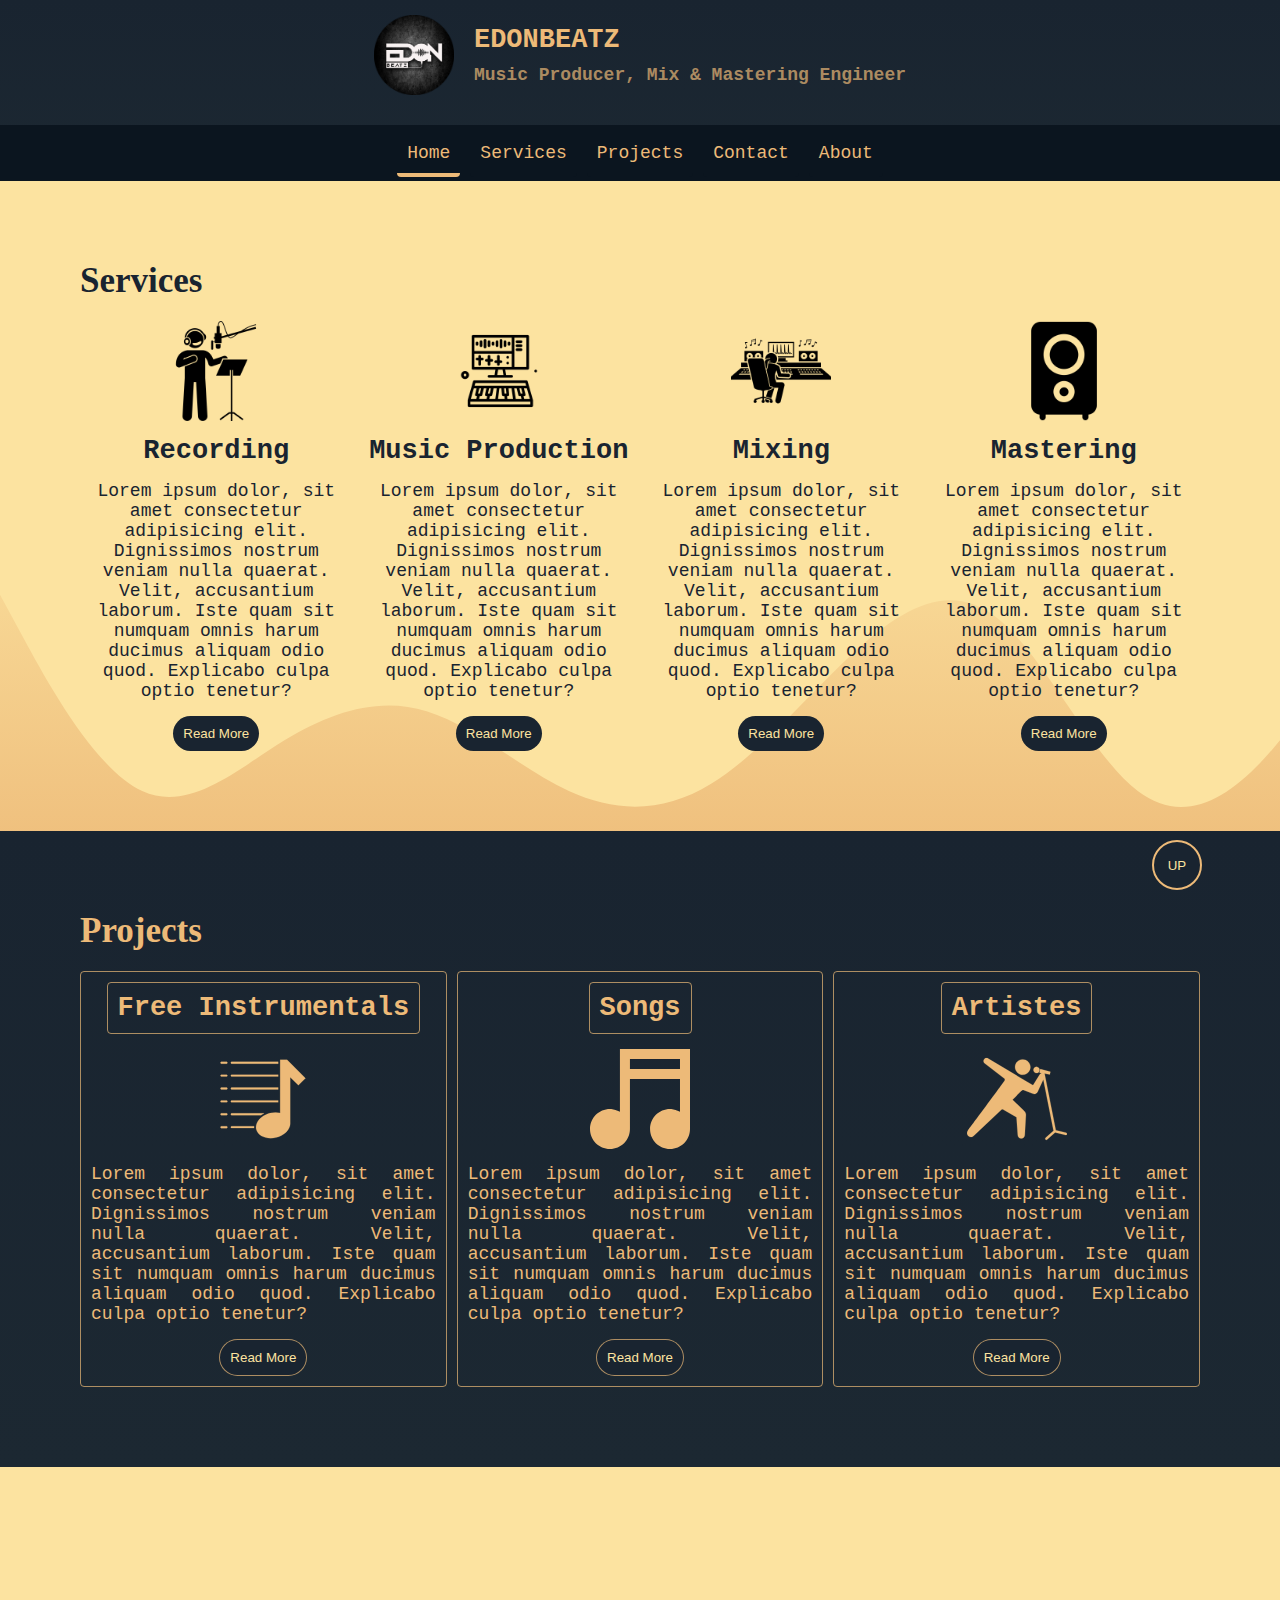
==== index.html @ f5df97a4 "Add files" ====
<!DOCTYPE html>
<html lang="en">
<head>
    <meta charset="UTF-8">
    <meta name="viewport" content="width=device-width, initial-scale=1.0">
    <title>Edonbeatz</title>
    <link rel="icon" type="image/x-icon" href="images/logo-edonbeatz.png">
    <link rel="stylesheet" href="style.css">
</head>
<body>
    <div id="wrapper" class="wrapper" >
        <nav class="containerC nav bg-dark" id="nav">
            <div class="containerR logoSect">
                <img src="images/logo-edonbeatz.png" width="80px" alt="Edonbeatz Logo">
                <div class="containerC">
                    <h2>EDONBEATZ</h2>
                    <h4>Music Producer, Mix & Mastering Engineer</h4>
                </div>
            </div>
            <ul class="navbar containerR">
                <li class="navItem"><a href="#" class="navLink linkActive">Home</a></li>
                <li class="navItem"><a href="services.html" class="navLink">Services</a></li>
                <li class="navItem"><a href="projects.html" class="navLink">Projects</a></li>
                <li class="navItem"><a href="contact.html" class="navLink">Contact</a></li>
                <li class="navItem"><a href="about.html" class="navLink">About</a></li>
            </ul>
            <button class="toggle-button" onclick="toggleMenu(this)">
                <div class="bar"></div>
                <div class="bar"></div>
                <div class="bar"></div>
            </button>
        </nav>
        <div class="containeC sect bg-light" id="services">
            <h3 class="sectTitle">Services</h3>
            <div class="containerR gridCont">
                <div class="gridItem containerC">
                    <img src="images/voice.png" height="100" width="100" alt="" class="gridImg">
                    <h2 class="gridItemTitle">Recording</h2>
                    <p class="gridItemDesc">Lorem ipsum dolor, sit amet consectetur adipisicing elit. Dignissimos nostrum veniam nulla quaerat. Velit, accusantium laborum. Iste quam sit numquam omnis harum ducimus aliquam odio quod. Explicabo culpa optio tenetur?</p>
                    <button class="btnProdReadMore btnReadMore" onclick="document.location.href='services.html#services-recording'">Read More</button>
                </div>
                <div class="gridItem containerC">
                    <img src="images/production.png" height="100" width="100" alt="" class="gridImg">
                    <h2 class="gridItemTitle">Music Production</h2>
                    <p class="gridItemDesc">Lorem ipsum dolor, sit amet consectetur adipisicing elit. Dignissimos nostrum veniam nulla quaerat. Velit, accusantium laborum. Iste quam sit numquam omnis harum ducimus aliquam odio quod. Explicabo culpa optio tenetur?</p>
                    <button class="btnProdReadMore btnReadMore" onclick="document.location.href='services.html#services-production'">Read More</button>
                </div>
                <div class="gridItem containerC">
                    <img src="images/music.png" height="100" width="100" alt="" class="gridImg">
                    <h2 class="gridItemTitle">Mixing</h2>
                    <p class="gridItemDesc">Lorem ipsum dolor, sit amet consectetur adipisicing elit. Dignissimos nostrum veniam nulla quaerat. Velit, accusantium laborum. Iste quam sit numquam omnis harum ducimus aliquam odio quod. Explicabo culpa optio tenetur?</p>
                    <button class="btnProdReadMore btnReadMore" onclick="document.location.href='services.html#services-mixing'">Read More</button>
                </div>
                <div class="gridItem containerC">
                    <img src="images/woofer-icon.png" height="100" width="100" alt="" class="gridImg">
                    <h2 class="gridItemTitle">Mastering</h2>
                    <p class="gridItemDesc">Lorem ipsum dolor, sit amet consectetur adipisicing elit. Dignissimos nostrum veniam nulla quaerat. Velit, accusantium laborum. Iste quam sit numquam omnis harum ducimus aliquam odio quod. Explicabo culpa optio tenetur?</p>
                    <button class="btnProdReadMore btnReadMore" onclick="document.location.href='services.html#services-mastering'">Read More</button>
                </div>
            </div>
        </div>
        <div class="containeC sect bg-dark" id="projects">
            <h3 class="sectTitle">Projects</h3>
            <div class="containerR gridCont">
                <div class="gridItem containerC">
                    <div class="containerR gridItemTitleCont">
                        <h2 class="gridItemTitle">Free Instrumentals</h2>
                    </div>
                    <img src="images/audio-melody-music-9-svgrepo-com.svg" height="100" width="100" alt="" class="gridImg">
                    <p class="gridItemDesc">Lorem ipsum dolor, sit amet consectetur adipisicing elit. Dignissimos nostrum veniam nulla quaerat. Velit, accusantium laborum. Iste quam sit numquam omnis harum ducimus aliquam odio quod. Explicabo culpa optio tenetur?</p>
                    <button onclick="document.location.href='projects.html#proj-free-inst'" class="btnProdReadMore btnReadMore">Read More</button>
                </div>
                <div class="gridItem containerC">
                    <div class="containerR gridItemTitleCont">
                        <h2 class="gridItemTitle">Songs</h2>
                    </div>
                    <img src="images/music-995-svgrepo-com.svg" height="100" width="100" alt="" class="gridImg">
                    <p class="gridItemDesc">Lorem ipsum dolor, sit amet consectetur adipisicing elit. Dignissimos nostrum veniam nulla quaerat. Velit, accusantium laborum. Iste quam sit numquam omnis harum ducimus aliquam odio quod. Explicabo culpa optio tenetur?</p>
                    <button onclick="document.location.href='projects.html#proj-songs'" class="btnProdReadMore btnReadMore">Read More</button>
                </div>
                <div class="gridItem containerC">
                    <div class="containerR gridItemTitleCont">
                        <h2 class="gridItemTitle">Artistes</h2>
                    </div>
                    <img src="images/musician-svgrepo-com.svg" height="100" width="100" alt="" class="gridImg">
                    <p class="gridItemDesc">Lorem ipsum dolor, sit amet consectetur adipisicing elit. Dignissimos nostrum veniam nulla quaerat. Velit, accusantium laborum. Iste quam sit numquam omnis harum ducimus aliquam odio quod. Explicabo culpa optio tenetur?</p>
                    <button onclick="document.location.href='projects.html#proj-artistes'" class="btnProdReadMore btnReadMore">Read More</button>
                </div>
            </div>
        </div>
        <div class="containeC sect bg-light" id="contact">
            <h3 class="sectTitle">Check me out on all platforms...</h3>
            <p>Lorem ipsum dolor, sit amet consectetur adipisicing elit. Illo ipsam commodi laboriosam et quam itaque, voluptates consectetur illum tempora omnis quos aspernatur earum odit veniam. Eius assumenda suscipit cumque similique!</p>
            <div class="containerR gridCont">
                <div class="gridItem containerC">
                    <a href="https://www.soundcloud.com" class="contactLink containerR">
                        <img src="images/soundcloud-rounded-svgrepo-com.svg" width="32" alt="SoundCloud icon">
                        SoundCloud
                    </a>
                </div>
                <div class="gridItem containerC">
                    <a href="https://www.youtube.com/@edonbeatz" class="contactLink containerR">
                        <img src="images/youtube-168-svgrepo-com.svg" width="32" alt="">
                        Youtube
                    </a>
                </div>
                <div class="gridItem containerC">
                    <a href="https://www.instagram.com/edonbeatz" class="contactLink containerR">
                        <img src="images/instagram-rounded-svgrepo-com.svg" width="32" alt="">
                        Instagram
                    </a>
                </div>
                <div class="gridItem containerC">
                    <a href="https://www.facebook.com/edonbeatz" class="contactLink containerR">
                        <img src="images/social-facebook-svgrepo-com.svg" width="32" alt="">
                        Facebook
                    </a>
                </div>
                <div class="gridItem containerC">
                    <a href="https://www.x.com/@edonbeatz" class="contactLink containerR">
                        <img src="images/social-twitter-svgrepo-com.svg" width="32" alt="">
                        X (Twitter)
                    </a>
                </div>
                <div class="gridItem containerC">
                    <a href="https://wa.me/233553246379" class="contactLink containerR">
                        <img src="images/whatsapp-128-svgrepo-com.svg" width="32" alt="">
                        Whatsapp
                    </a>
                </div>
                <div class="gridItem containerC">
                    <a href="https://www.tiktok.com/@edonbeatz" class="contactLink containerR">
                        <img src="images/tiktok-logo-logo-svgrepo-com.svg" width="32" alt="">
                        Tiktok
                    </a>
                </div>
            </div>
            <p>Phone: +233 55 324 6379, +233 54 038 8118</p>
            <p>Email: <a href="mailto:edonbeatz1@gmail.com" class="contactLink">edonbeatz1@gmail.com</a></p>
        </div>
        <footer class="containerC sect bg-dark" >
            <div class="containerR gridCont">
                <div class="gridItem containerC">
                    <h2 class="gridItemTitle">About</h2>
                    <p class="gridItemDesc">Lorem ipsum dolor, sit amet consectetur adipisicing elit. Dignissimos nostrum veniam nulla quaerat. Velit, accusantium laborum. Iste quam sit numquam omnis harum ducimus aliquam odio quod. Explicabo culpa optio tenetur?</p>
                </div>
                <div class="gridItem containerC">
                    <h2 class="gridItemTitle">Services</h2>
                    <ul>
                        <li><a href="services.html#services-recording">Recording</a></li>
                        <li><a href="services.html#services-production">Music Production</a></li>
                        <li><a href="services.html#services-mixing">Mixing</a></li>
                        <li><a href="services.html#services-mastering">Mastering</a></li>
                    </ul>
                </div>
            </div>
            <p style="text-align: center; margin-top: 30px;">Developer: <a href="https://www.github.com/khobbi" class="contactLink link-in-dark" style="color: #edba78;" target="_blank">Hayford Edoonu</a></p>
        </footer>
        <button class="btnUp" onclick="document.location.href='#wrapper'">UP</button>
    </div>
    <script src="js.js"></script>
</body>
</html>
---- style.css ----
*{
    margin: 0px;
    padding: 0px;
    box-sizing: border-box;
}
html{
    scroll-behavior: smooth;
}
body{
    font-size: 18px;
    background-color: #fce3a0;
    font-family: 'Courier New', Courier, monospace;
}
.bg-dark{
    background-color: #192430;
    background-image: linear-gradient(#192430, #1c2832);
    color: #edba78;
}
.bg-light{
    background-color: #fce3a0;
    /* background-image: linear-gradient(#fce3a0, #edba78); */
    background-image: url("images/wave-7.svg");
    background-repeat: no-repeat;
    background-position: bottom;
    background-attachment: fixed;
    color: #192430;
}
.wrapper{
    position: relative;
    height: 100vh;
}
.containerR{
    display: flex;
    flex-direction: row;
}
.containerC{
    display: flex;
    flex-direction: column;
}
nav{
    align-items: center;
    justify-content: center;
    padding: 15px 0px 0px 0px;
    /* background-image: url("images/Blank\ YouTube\ Banner\ Template6.jpg");
    background-position: top;
    background-repeat: none;
    
    color: #edba78; */
    /* background-image: linear-gradient(); */
}

.logoSect div{
    justify-content: center;
    gap: 10px;
    margin-left: 20px;
}
.logoSect div h4{
    color: rgba(237, 186, 120,0.7);
}
.navbar{
    background-color: #0b151f;
    margin-top: 30px;
    width: 100%;
    justify-content: center;
    padding: 18px;
}
.navbar li{
    list-style-type: none;
}

.navbar li a{
    text-decoration: none;
    color: #edba78;
    margin: 5px 5px;
    padding: 10px;
    border-bottom: 4px solid #0b151f;
    border-bottom-right-radius: 4px;
    border-bottom-left-radius: 4px;
    transition: all 0.2s;
}
.navItem a:hover{
    cursor: pointer;
    color: #fce3a0;
    border-bottom: 4px solid #fce3a0;
}
.navbar li a.linkActive{
    color: #edba78;
    border-bottom: 4px solid #edba78;
}
.navbar li a.linkActive:hover{
    color: #fce3a0;
    border-bottom: 4px solid #fce3a0;
}

/* Sectioons */
.sect{
    padding: 80px 80px;

/* for the fade in effect */
    opacity: 0;
    transition: opacity 0.5s ease-in;
}
.sectTitle{
    font-family: 'Times New Roman', Times, serif;
    /* text-align: center; */
    font-size: 35px;
    margin-bottom: 20px;
}
.gridCont{
    gap: 10px;
    justify-content: space-evenly;
}
.gridItem{
    align-items: center;
    justify-content: space-between;
    text-align: center;
    gap: 15px;
}
.btnReadMore{
    padding: 10px;
    color: #fce3a0;
    background-color: #192430;
    border: 0px solid #192430;
    border-radius: 40px;
}
.btnReadMore:hover{
    color: #edba78;
    background-color: #192430;
    border: 4px solid #edba78;
    border-radius: 40px;
    transition: all 0.2s;
    cursor: pointer;
}

#projects .gridItem, .gridItemTitleCont{
    border: 1px solid rgba(237, 186, 120,0.7);
    border-radius: 4px;
    padding: 10px;
    text-align: justify;
}
#projects .btnReadMore{
    border: 1px solid rgba(237, 186, 120,0.7);
}
.btnUp{
    padding: 10px;
    height: 50px;
    width: 50px;
    color: #fce3a0;
    background-color: #192430;
    border: 2px solid #edba78;
    border-radius: 50%;
    position: fixed;
    left: 90%;
    bottom: 10px;
}
.btnUp:hover{
    cursor: pointer;
    font-weight: bold;
    color: #edba78;
}
#contact .gridCont{
    flex-wrap: wrap;
    margin: 15px 15px;
}
.contactLink{
    text-decoration: none;
    color: #192430;
    justify-content: center;
    align-items: center;
    gap: 5px;
}
.contactLink:hover{
    font-weight: bold;
}

/* footer */
footer .gridCont{
    gap: 20px;
}
footer .gridItem{
    /* background-color: #fce3a0; */
    justify-content: start;
}
footer ul{
    list-style-type: none;
}
footer ul li{
    padding: 10px;
}
footer ul li a{
    text-decoration: none;
    color: #edba78;
}
footer ul li a:hover{
    font-weight: bold;
    color: #fce3a0;
}

/* Projects */
.projGridCont{
    flex-wrap: wrap;
    gap: 10px;
    height: 300px;
    overflow: default;
    overflow-x: scroll;
    overflow-y: scroll;
    justify-content: space-around;
    align-items: center;
}
.projGridItem{
    width: 25%;
    border: 1px solid;
    border-radius: 4px;
}
.projGridItem a img{
    width: 100%;
    gap: 10px;
    border-radius: 4px;
    transition: transform 0.8s;
}
.projGridItem:hover img{
    /* transform: scale(1.1); */
    transform: rotate(7deg);
}
.projGridItem:active img{
    transform: scale(1.5);
    /* transform: rotate(7deg); */
}
.link-in-dark a{
    color: #edba78;
}

/* Contact */
form{
    width: 50%;
    margin-left: auto;
    margin-right: auto;
    gap: 15px;
    padding: 15px;
    background-color: rgba(25, 36, 48, 0.1);
    border-radius: 8px;
    box-shadow: 0px 0px 10px rgba(25, 36, 48, 0.5);
    backdrop-filter: blur(10px);
}
form input[type="text"], input[type="email"],
input[type="tel"], textarea{
    width: 100%;
    padding: 10px;
    border-radius: 8px;
    font-size: 20px;
    border: 0px solid #192430;
    border-bottom: 2px solid #192430;
    background-color: rgba(252, 227, 160, 0.5);
    outline: none;
    color: #0b151f;
}
form input[type="text"]:focus, input[type="email"]:focus,
input[type="tel"]:focus, textarea:focus{
    background-color: rgba(237, 186, 120, 0.5);
}
textarea{resize: none;}
input[type="submit"]{
    align-self: end;
}

/* TOGGLE BUTTON */
.toggle-button{
    position: absolute;
    top: 0;
    right: 0;
    z-index: 1000;
    background: none;
    border: none;
    cursor: pointer;

    /* hide it by default */
    display: none;
}
.bar{
    display: block;
    width: 25px;
    height: 3px;
    background-color: #edba78;
    margin: 5px auto;
    transition: 0.3s;
}
.toggle-button.active .bar:nth-child(2){
    opacity: 0;
}
.toggle-button.active .bar:nth-child(1),
.toggle-button.active .bar:nth-child(3){
    position: absolute;
    top: 50%;
    transform: translateY(-50%);
}
.toggle-button.active .bar:nth-child(1){
    transform: rotate(45deg);
}
.toggle-button.active .bar:nth-child(3){
    transform: rotate(-45deg);
}

/* phones */
@media screen and (max-width:640px){
    body{
        font-size: 16px;
    }
    nav img{
        width: 50px;
        height: 50px;
    }
    .logoSect{
        flex-direction: column;
        align-items: center;
        text-align: center;
        gap: 10px;
    }
    .navbar{
        margin-top: 10px;
        width: 100%;
        gap: 10px;
        justify-content: center;
        padding: 18px;
        padding-bottom: 0px;
        flex-direction: column;
    }
    .navbar li{
        list-style-type: none;
        text-align: center;
        height: 35px;
    }
    .navbar li a{
        text-decoration: none;
        color: #edba78;
        margin: 5px 5px 0px 5px;
        padding: 5px;
        border-bottom: 4px solid #0b151f;
        border-bottom-right-radius: 4px;
        border-bottom-left-radius: 4px;
        transition: all 0.2s;
    }
    .toggle-button{
        display: block;
    }
    /* navbar toggling */
    .navbar{
        display: none;
    }
    .navbar.active {
        display: flex;
        max-height: 500px;
    }
    .sect{
        padding: 20px 20px;
    }
    .sectTitle{
        font-size: 30px;
        margin-bottom: 15px;
    }
    .gridCont{
        flex-direction: column;
    }
    .gridItemDesc{
        text-align: justify;
    }
    .gridItem{
        margin-bottom: 20px;
    }
    #services .gridItem{
        border-bottom: 1px solid;
        padding-bottom: 8px;
    }
    #contact .gridCont{
        flex-direction: row;
        justify-content: start;
    }
    .service-img{
        width: 100%;
    }
    .projGridCont{
        justify-content: start;
    }
    .projGridItem{
        width: 25%;
        border: 1px solid;
        border-radius: 4px;
    }
    .btnUp{
        padding: 10px;
        height: 50px;
        width: 50px;
        left: 85%;
        bottom: 10px;
    }

    #about-me img{
        width: 100%;
    }
    form{
        width: 100%;
    }
}
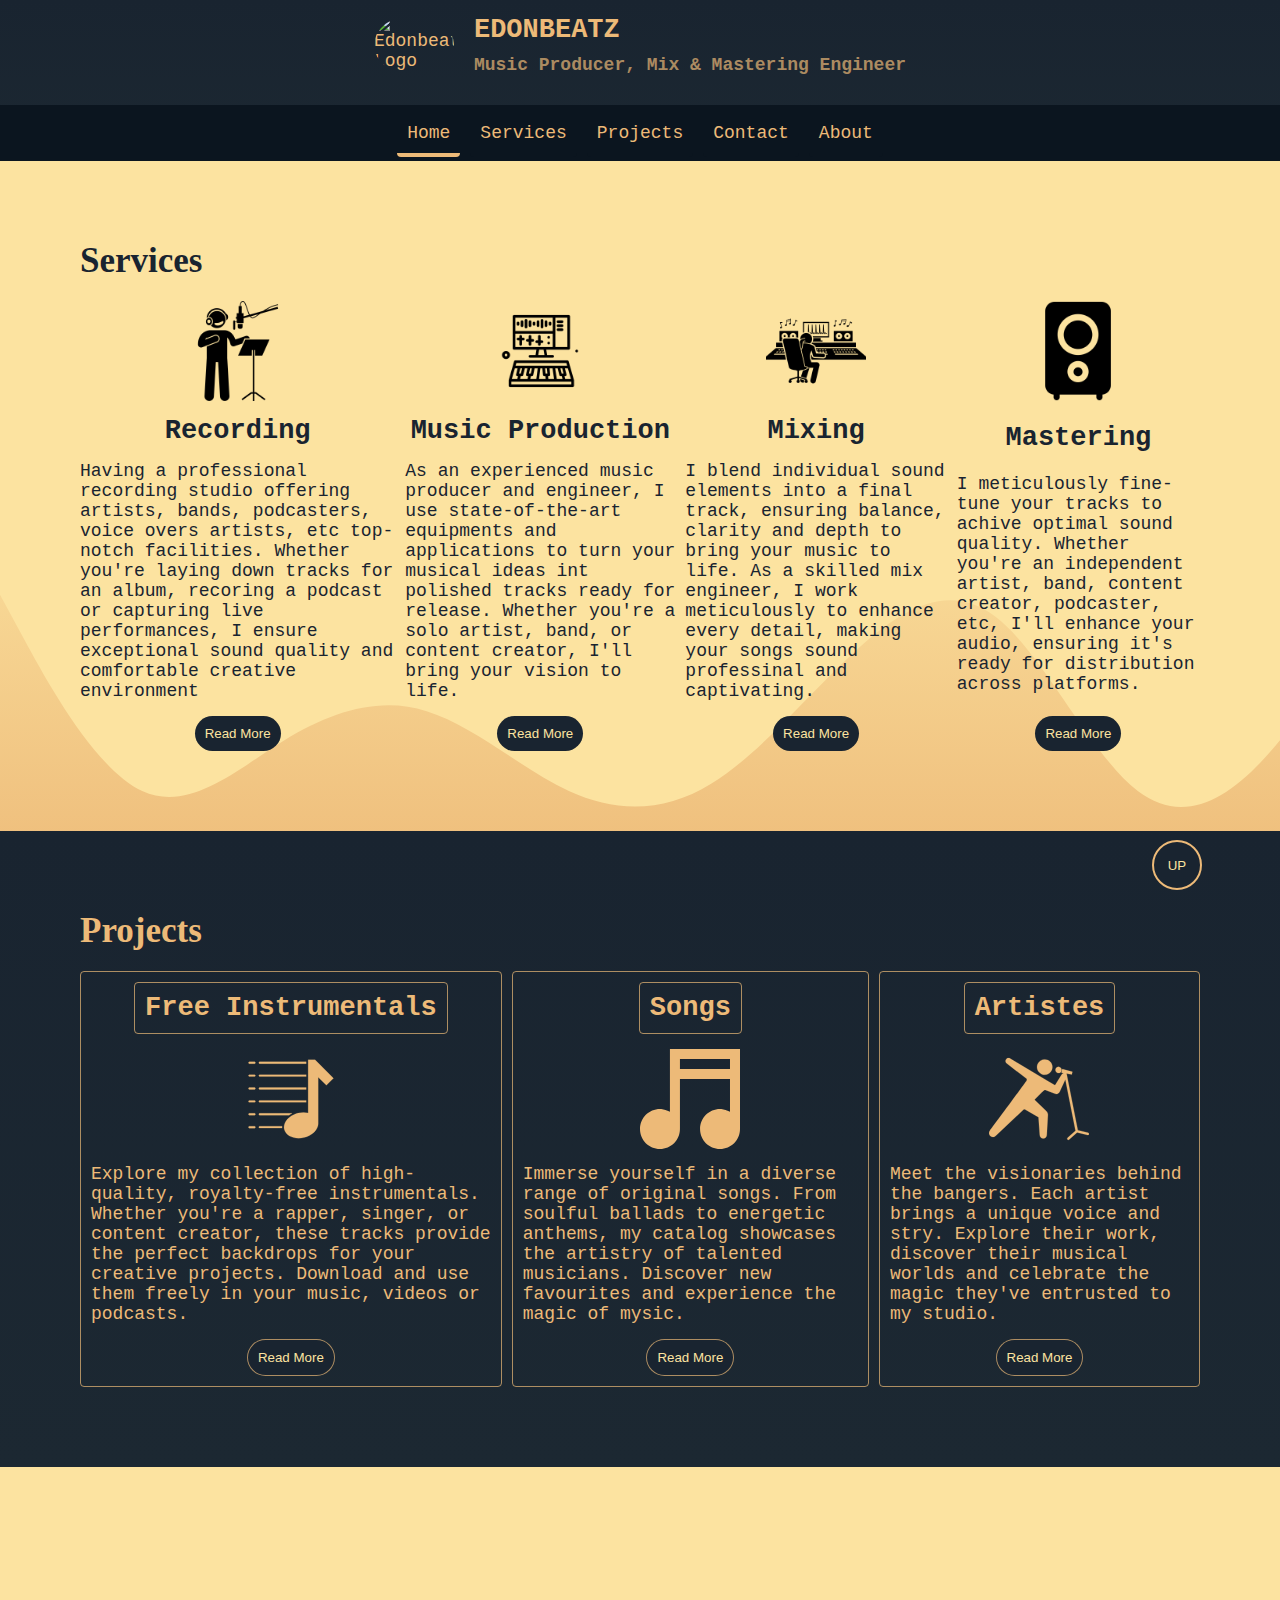
==== commit c31ab63a: "Add files via upload" ====
--- a/index.html
+++ b/index.html
@@ -11,14 +11,14 @@
     <div id="wrapper" class="wrapper" >
         <nav class="containerC nav bg-dark" id="nav">
             <div class="containerR logoSect">
-                <img src="images/logo-edonbeatz.png" width="80px" alt="Edonbeatz Logo">
+                <img class="me" src="images/me.png" width="80px" alt="Edonbeatz Logo">
                 <div class="containerC">
                     <h2>EDONBEATZ</h2>
                     <h4>Music Producer, Mix & Mastering Engineer</h4>
                 </div>
             </div>
             <ul class="navbar containerR">
-                <li class="navItem"><a href="#" class="navLink linkActive">Home</a></li>
+                <li class="navItem"><a href="index.html" class="navLink linkActive">Home</a></li>
                 <li class="navItem"><a href="services.html" class="navLink">Services</a></li>
                 <li class="navItem"><a href="projects.html" class="navLink">Projects</a></li>
                 <li class="navItem"><a href="contact.html" class="navLink">Contact</a></li>
@@ -36,25 +36,32 @@
                 <div class="gridItem containerC">
                     <img src="images/voice.png" height="100" width="100" alt="" class="gridImg">
                     <h2 class="gridItemTitle">Recording</h2>
-                    <p class="gridItemDesc">Lorem ipsum dolor, sit amet consectetur adipisicing elit. Dignissimos nostrum veniam nulla quaerat. Velit, accusantium laborum. Iste quam sit numquam omnis harum ducimus aliquam odio quod. Explicabo culpa optio tenetur?</p>
+                    <p class="gridItemDesc">Having a professional recording studio offering artists, bands, podcasters, voice overs artists, etc top-notch facilities. 
+                        Whether you're laying down tracks for an album, recoring a podcast or capturing live performances, I ensure exceptional sound quality and comfortable creative environment
+                    </p>
                     <button class="btnProdReadMore btnReadMore" onclick="document.location.href='services.html#services-recording'">Read More</button>
                 </div>
                 <div class="gridItem containerC">
                     <img src="images/production.png" height="100" width="100" alt="" class="gridImg">
                     <h2 class="gridItemTitle">Music Production</h2>
-                    <p class="gridItemDesc">Lorem ipsum dolor, sit amet consectetur adipisicing elit. Dignissimos nostrum veniam nulla quaerat. Velit, accusantium laborum. Iste quam sit numquam omnis harum ducimus aliquam odio quod. Explicabo culpa optio tenetur?</p>
+                    <p class="gridItemDesc">As an experienced music producer and engineer, I use state-of-the-art equipments and applications to turn your musical ideas int polished tracks ready for release.
+                        Whether you're a solo artist, band, or content creator, I'll bring your vision to life.
+                    </p>
                     <button class="btnProdReadMore btnReadMore" onclick="document.location.href='services.html#services-production'">Read More</button>
                 </div>
                 <div class="gridItem containerC">
                     <img src="images/music.png" height="100" width="100" alt="" class="gridImg">
                     <h2 class="gridItemTitle">Mixing</h2>
-                    <p class="gridItemDesc">Lorem ipsum dolor, sit amet consectetur adipisicing elit. Dignissimos nostrum veniam nulla quaerat. Velit, accusantium laborum. Iste quam sit numquam omnis harum ducimus aliquam odio quod. Explicabo culpa optio tenetur?</p>
+                    <p class="gridItemDesc">I blend individual sound elements into a final track, ensuring balance, clarity and depth to bring your music to life. As a skilled mix engineer, 
+                        I work meticulously to enhance every detail, making your songs sound professinal and captivating.</p>
                     <button class="btnProdReadMore btnReadMore" onclick="document.location.href='services.html#services-mixing'">Read More</button>
                 </div>
                 <div class="gridItem containerC">
                     <img src="images/woofer-icon.png" height="100" width="100" alt="" class="gridImg">
                     <h2 class="gridItemTitle">Mastering</h2>
-                    <p class="gridItemDesc">Lorem ipsum dolor, sit amet consectetur adipisicing elit. Dignissimos nostrum veniam nulla quaerat. Velit, accusantium laborum. Iste quam sit numquam omnis harum ducimus aliquam odio quod. Explicabo culpa optio tenetur?</p>
+                    <p class="gridItemDesc">I meticulously fine-tune your tracks to achive optimal sound quality. 
+                        Whether you're an independent artist, band, content creator, podcaster, etc, I'll enhance your audio, ensuring it's ready for distribution across platforms.
+                    </p>
                     <button class="btnProdReadMore btnReadMore" onclick="document.location.href='services.html#services-mastering'">Read More</button>
                 </div>
             </div>
@@ -67,7 +74,8 @@
                         <h2 class="gridItemTitle">Free Instrumentals</h2>
                     </div>
                     <img src="images/audio-melody-music-9-svgrepo-com.svg" height="100" width="100" alt="" class="gridImg">
-                    <p class="gridItemDesc">Lorem ipsum dolor, sit amet consectetur adipisicing elit. Dignissimos nostrum veniam nulla quaerat. Velit, accusantium laborum. Iste quam sit numquam omnis harum ducimus aliquam odio quod. Explicabo culpa optio tenetur?</p>
+                    <p class="gridItemDesc">Explore my collection of high-quality, royalty-free instrumentals. Whether you're a rapper, singer, or content creator, these tracks provide the perfect backdrops for your creative projects. 
+                        Download and use them freely in your music, videos or podcasts.</p>
                     <button onclick="document.location.href='projects.html#proj-free-inst'" class="btnProdReadMore btnReadMore">Read More</button>
                 </div>
                 <div class="gridItem containerC">
@@ -75,7 +83,9 @@
                         <h2 class="gridItemTitle">Songs</h2>
                     </div>
                     <img src="images/music-995-svgrepo-com.svg" height="100" width="100" alt="" class="gridImg">
-                    <p class="gridItemDesc">Lorem ipsum dolor, sit amet consectetur adipisicing elit. Dignissimos nostrum veniam nulla quaerat. Velit, accusantium laborum. Iste quam sit numquam omnis harum ducimus aliquam odio quod. Explicabo culpa optio tenetur?</p>
+                    <p class="gridItemDesc">Immerse yourself in a diverse range of original songs. From soulful ballads to energetic anthems, my catalog showcases the artistry of talented musicians.
+                        Discover new favourites and experience the magic of mysic.
+                    </p>
                     <button onclick="document.location.href='projects.html#proj-songs'" class="btnProdReadMore btnReadMore">Read More</button>
                 </div>
                 <div class="gridItem containerC">
@@ -83,17 +93,19 @@
                         <h2 class="gridItemTitle">Artistes</h2>
                     </div>
                     <img src="images/musician-svgrepo-com.svg" height="100" width="100" alt="" class="gridImg">
-                    <p class="gridItemDesc">Lorem ipsum dolor, sit amet consectetur adipisicing elit. Dignissimos nostrum veniam nulla quaerat. Velit, accusantium laborum. Iste quam sit numquam omnis harum ducimus aliquam odio quod. Explicabo culpa optio tenetur?</p>
+                    <p class="gridItemDesc">Meet the visionaries behind the bangers. Each artist brings a unique voice and stry. Explore their work, discover their musical worlds and celebrate the magic they've entrusted to my studio.</p>
                     <button onclick="document.location.href='projects.html#proj-artistes'" class="btnProdReadMore btnReadMore">Read More</button>
                 </div>
             </div>
         </div>
         <div class="containeC sect bg-light" id="contact">
             <h3 class="sectTitle">Check me out on all platforms...</h3>
-            <p>Lorem ipsum dolor, sit amet consectetur adipisicing elit. Illo ipsam commodi laboriosam et quam itaque, voluptates consectetur illum tempora omnis quos aspernatur earum odit veniam. Eius assumenda suscipit cumque similique!</p>
+            <p>Connect with me across various platforms to stay updated on my latest project releases, behind-the-scenes contents, and exclusive previews.
+                Lets create something amazing together!
+            </p>
             <div class="containerR gridCont">
                 <div class="gridItem containerC">
-                    <a href="https://www.soundcloud.com" class="contactLink containerR">
+                    <a href="https://www.soundcloud.com/edonbeatz" class="contactLink containerR">
                         <img src="images/soundcloud-rounded-svgrepo-com.svg" width="32" alt="SoundCloud icon">
                         SoundCloud
                     </a>
@@ -117,7 +129,7 @@
                     </a>
                 </div>
                 <div class="gridItem containerC">
-                    <a href="https://www.x.com/@edonbeatz" class="contactLink containerR">
+                    <a href="https://www.x.com/edonbeatz" class="contactLink containerR">
                         <img src="images/social-twitter-svgrepo-com.svg" width="32" alt="">
                         X (Twitter)
                     </a>
@@ -142,7 +154,7 @@
             <div class="containerR gridCont">
                 <div class="gridItem containerC">
                     <h2 class="gridItemTitle">About</h2>
-                    <p class="gridItemDesc">Lorem ipsum dolor, sit amet consectetur adipisicing elit. Dignissimos nostrum veniam nulla quaerat. Velit, accusantium laborum. Iste quam sit numquam omnis harum ducimus aliquam odio quod. Explicabo culpa optio tenetur?</p>
+                    <p class="gridItemDesc">Discover the story behind my passion for music and sound in general. From humble beginnings to a thriving studio, I've dedicated myself to creating exceptional sound experiences for my clients. Learn more about the journey and how the magic happens!</p>
                 </div>
                 <div class="gridItem containerC">
                     <h2 class="gridItemTitle">Services</h2>
--- a/style.css
+++ b/style.css
@@ -48,7 +48,9 @@
     color: #edba78; */
     /* background-image: linear-gradient(); */
 }
-
+.me{
+    border-radius: 50%;
+}
 .logoSect div{
     justify-content: center;
     gap: 10px;
@@ -113,7 +115,7 @@
 .gridItem{
     align-items: center;
     justify-content: space-between;
-    text-align: center;
+    /* text-align: center; */
     gap: 15px;
 }
 .btnReadMore{
@@ -136,7 +138,7 @@
     border: 1px solid rgba(237, 186, 120,0.7);
     border-radius: 4px;
     padding: 10px;
-    text-align: justify;
+    /* text-align: justify; */
 }
 #projects .btnReadMore{
     border: 1px solid rgba(237, 186, 120,0.7);
@@ -266,8 +268,8 @@
 /* TOGGLE BUTTON */
 .toggle-button{
     position: absolute;
-    top: 0;
-    right: 0;
+    top: 1em;
+    right: 1em;
     z-index: 1000;
     background: none;
     border: none;
@@ -306,8 +308,8 @@
         font-size: 16px;
     }
     nav img{
-        width: 50px;
-        height: 50px;
+        width: 60px;
+        height: 60px;
     }
     .logoSect{
         flex-direction: column;
@@ -399,4 +401,4 @@
     form{
         width: 100%;
     }
-}+}
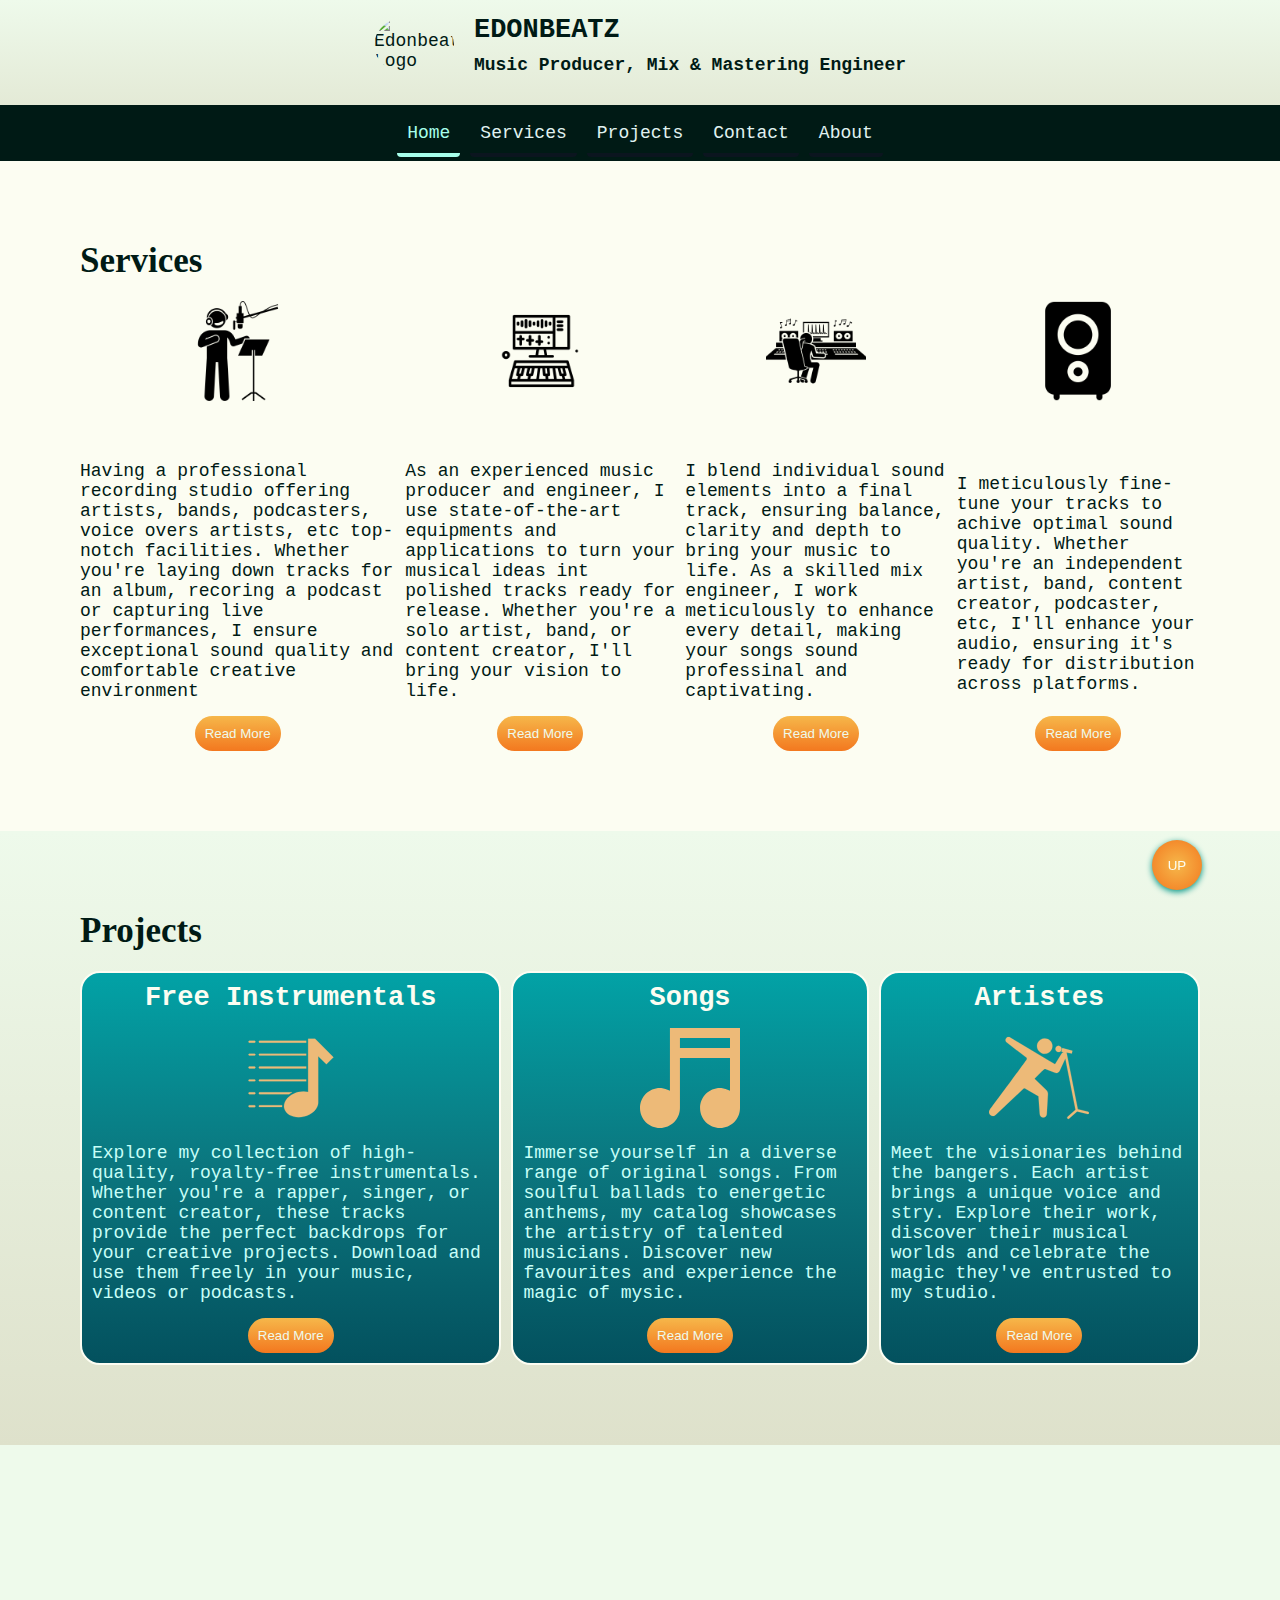
==== commit adb6084e: "Add files via upload" ====
--- a/index.html
+++ b/index.html
@@ -4,14 +4,14 @@
     <meta charset="UTF-8">
     <meta name="viewport" content="width=device-width, initial-scale=1.0">
     <title>Edonbeatz</title>
-    <link rel="icon" type="image/x-icon" href="images/logo-edonbeatz.png">
+    <link rel="icon" type="image/x-icon" href="images/logo-edonbeatz.webp">
     <link rel="stylesheet" href="style.css">
 </head>
 <body>
     <div id="wrapper" class="wrapper" >
         <nav class="containerC nav bg-dark" id="nav">
             <div class="containerR logoSect">
-                <img class="me" src="images/me.png" width="80px" alt="Edonbeatz Logo">
+                <img class="me" src="images/me.webp" width="80px" alt="Edonbeatz Logo">
                 <div class="containerC">
                     <h2>EDONBEATZ</h2>
                     <h4>Music Producer, Mix & Mastering Engineer</h4>
@@ -150,7 +150,7 @@
             <p>Phone: +233 55 324 6379, +233 54 038 8118</p>
             <p>Email: <a href="mailto:edonbeatz1@gmail.com" class="contactLink">edonbeatz1@gmail.com</a></p>
         </div>
-        <footer class="containerC sect bg-dark" >
+        <footer class="containerC sect footerColors" >
             <div class="containerR gridCont">
                 <div class="gridItem containerC">
                     <h2 class="gridItemTitle">About</h2>
@@ -166,7 +166,7 @@
                     </ul>
                 </div>
             </div>
-            <p style="text-align: center; margin-top: 30px;">Developer: <a href="https://www.github.com/khobbi" class="contactLink link-in-dark" style="color: #edba78;" target="_blank">Hayford Edoonu</a></p>
+            <p style="text-align: center; margin-top: 30px;">Developer: <a href="https://www.github.com/khobbi" class="contactLink link-in-dark" style="color: #E0F2F1;" target="_blank">Hayford Edoonu</a></p>
         </footer>
         <button class="btnUp" onclick="document.location.href='#wrapper'">UP</button>
     </div>
--- a/style.css
+++ b/style.css
@@ -8,22 +8,22 @@
 }
 body{
     font-size: 18px;
-    background-color: #fce3a0;
+    background-color: #EEFAEB;
     font-family: 'Courier New', Courier, monospace;
 }
 .bg-dark{
-    background-color: #192430;
-    background-image: linear-gradient(#192430, #1c2832);
-    color: #edba78;
+    /* background-color: #E0F2F1; */
+    background-image: linear-gradient(#EEFAEB, #DEE1CB);
+    color: #001a15;
 }
 .bg-light{
-    background-color: #fce3a0;
-    /* background-image: linear-gradient(#fce3a0, #edba78); */
-    background-image: url("images/wave-7.svg");
+    background-color: #FCFDF2;
+    /* background-image: linear-gradient(#EEFAEB, #DEE1CB); */
+    /* background-image: url("images/wave-7.svg"); */
     background-repeat: no-repeat;
     background-position: bottom;
-    background-attachment: fixed;
-    color: #192430;
+    background-attachment: scroll;
+    color: #001a15;
 }
 .wrapper{
     position: relative;
@@ -41,6 +41,7 @@
     align-items: center;
     justify-content: center;
     padding: 15px 0px 0px 0px;
+    /* box-shadow: 5px 5px 5px black; */
     /* background-image: url("images/Blank\ YouTube\ Banner\ Template6.jpg");
     background-position: top;
     background-repeat: none;
@@ -57,10 +58,10 @@
     margin-left: 20px;
 }
 .logoSect div h4{
-    color: rgba(237, 186, 120,0.7);
+    color: #001a15;
 }
 .navbar{
-    background-color: #0b151f;
+    background-color: #001a15;
     margin-top: 30px;
     width: 100%;
     justify-content: center;
@@ -72,7 +73,7 @@
 
 .navbar li a{
     text-decoration: none;
-    color: #edba78;
+    color: #E0F2F1;
     margin: 5px 5px;
     padding: 10px;
     border-bottom: 4px solid #0b151f;
@@ -82,16 +83,16 @@
 }
 .navItem a:hover{
     cursor: pointer;
-    color: #fce3a0;
-    border-bottom: 4px solid #fce3a0;
+    color: #A7FFEB;
+    border-bottom: 4px solid #A7FFEB;
 }
 .navbar li a.linkActive{
-    color: #edba78;
-    border-bottom: 4px solid #edba78;
+    color: #A7FFEB;
+    border-bottom: 4px solid #A7FFEB;
 }
 .navbar li a.linkActive:hover{
-    color: #fce3a0;
-    border-bottom: 4px solid #fce3a0;
+    color: #E0F2F1;
+    border-bottom: 4px solid #E0F2F1;
 }
 
 /* Sectioons */
@@ -120,36 +121,42 @@
 }
 .btnReadMore{
     padding: 10px;
-    color: #fce3a0;
-    background-color: #192430;
-    border: 0px solid #192430;
-    border-radius: 40px;
-}
-.btnReadMore:hover{
-    color: #edba78;
-    background-color: #192430;
-    border: 4px solid #edba78;
+    color: #EEFAEB;
+    background-image: linear-gradient(#F6B74A, #F3781F);
+    /* background-color: #009688; */
+    border: 0px solid #009688;
     border-radius: 40px;
     transition: all 0.2s;
+}
+.btnReadMore:hover{
+    background-image: linear-gradient(#F3781F, #F6B74A, #F3781F);
+    border-radius: 40px;
     cursor: pointer;
-}
-
-#projects .gridItem, .gridItemTitleCont{
-    border: 1px solid rgba(237, 186, 120,0.7);
-    border-radius: 4px;
+    color: #001a15;
+}
+
+#projects .gridItem{
+    background-image: linear-gradient(#02A2A6, #0B767E, #03515E);
+    border: 2px solid #FCFDF2;
+    border-radius: 20px;
+    color: #c8fff8;
     padding: 10px;
     /* text-align: justify; */
 }
+.gridItemTitle{
+    color: #FCFDF2;
+}
 #projects .btnReadMore{
-    border: 1px solid rgba(237, 186, 120,0.7);
+    border: 0px solid rgba(0, 26, 21, 0.5);
 }
 .btnUp{
     padding: 10px;
     height: 50px;
     width: 50px;
-    color: #fce3a0;
-    background-color: #192430;
-    border: 2px solid #edba78;
+    color: #FCFDF2;
+    background-image: radial-gradient(#F6B74A, #F3781F);
+    border: 0px solid #A7FFEB;
+    box-shadow: 0px 2px 6px #009688;
     border-radius: 50%;
     position: fixed;
     left: 90%;
@@ -158,7 +165,8 @@
 .btnUp:hover{
     cursor: pointer;
     font-weight: bold;
-    color: #edba78;
+    background-image: radial-gradient(#F6B74A, #F3781F);
+    color: #001a15;
 }
 #contact .gridCont{
     flex-wrap: wrap;
@@ -166,7 +174,7 @@
 }
 .contactLink{
     text-decoration: none;
-    color: #192430;
+    color: #001a15;
     justify-content: center;
     align-items: center;
     gap: 5px;
@@ -176,6 +184,10 @@
 }
 
 /* footer */
+footer{
+    color: #E0F2F1;
+    background-color: #001a15;
+}
 footer .gridCont{
     gap: 20px;
 }
@@ -191,11 +203,11 @@
 }
 footer ul li a{
     text-decoration: none;
-    color: #edba78;
+    color: #E0F2F1;
 }
 footer ul li a:hover{
     font-weight: bold;
-    color: #fce3a0;
+    color: #A7FFEB;
 }
 
 /* Projects */
@@ -212,12 +224,12 @@
 .projGridItem{
     width: 25%;
     border: 1px solid;
-    border-radius: 4px;
+    border-radius: 10px;
 }
 .projGridItem a img{
     width: 100%;
     gap: 10px;
-    border-radius: 4px;
+    border-radius: 10px;
     transition: transform 0.8s;
 }
 .projGridItem:hover img{
@@ -229,7 +241,7 @@
     /* transform: rotate(7deg); */
 }
 .link-in-dark a{
-    color: #edba78;
+    color: #001a15;
 }
 
 /* Contact */
@@ -239,9 +251,9 @@
     margin-right: auto;
     gap: 15px;
     padding: 15px;
-    background-color: rgba(25, 36, 48, 0.1);
+    background-color: rgba(25, 47, 48, 0.1);
     border-radius: 8px;
-    box-shadow: 0px 0px 10px rgba(25, 36, 48, 0.5);
+    box-shadow: 0px 0px 10px rgba(25, 48, 47, 0.5);
     backdrop-filter: blur(10px);
 }
 form input[type="text"], input[type="email"],
@@ -250,15 +262,15 @@
     padding: 10px;
     border-radius: 8px;
     font-size: 20px;
-    border: 0px solid #192430;
-    border-bottom: 2px solid #192430;
-    background-color: rgba(252, 227, 160, 0.5);
+    border: 0px solid #001a15;
+    border-bottom: 2px solid #001a15;
+    background-color: rgba(255, 248, 230, 0.5);
     outline: none;
     color: #0b151f;
 }
 form input[type="text"]:focus, input[type="email"]:focus,
 input[type="tel"]:focus, textarea:focus{
-    background-color: rgba(237, 186, 120, 0.5);
+    background-color: rgba(255, 217, 168, 0.5);
 }
 textarea{resize: none;}
 input[type="submit"]{
@@ -282,7 +294,7 @@
     display: block;
     width: 25px;
     height: 3px;
-    background-color: #edba78;
+    background-color: #F6B74A;
     margin: 5px auto;
     transition: 0.3s;
 }
@@ -333,7 +345,7 @@
     }
     .navbar li a{
         text-decoration: none;
-        color: #edba78;
+        color: #E0F2F1;
         margin: 5px 5px 0px 5px;
         padding: 5px;
         border-bottom: 4px solid #0b151f;
